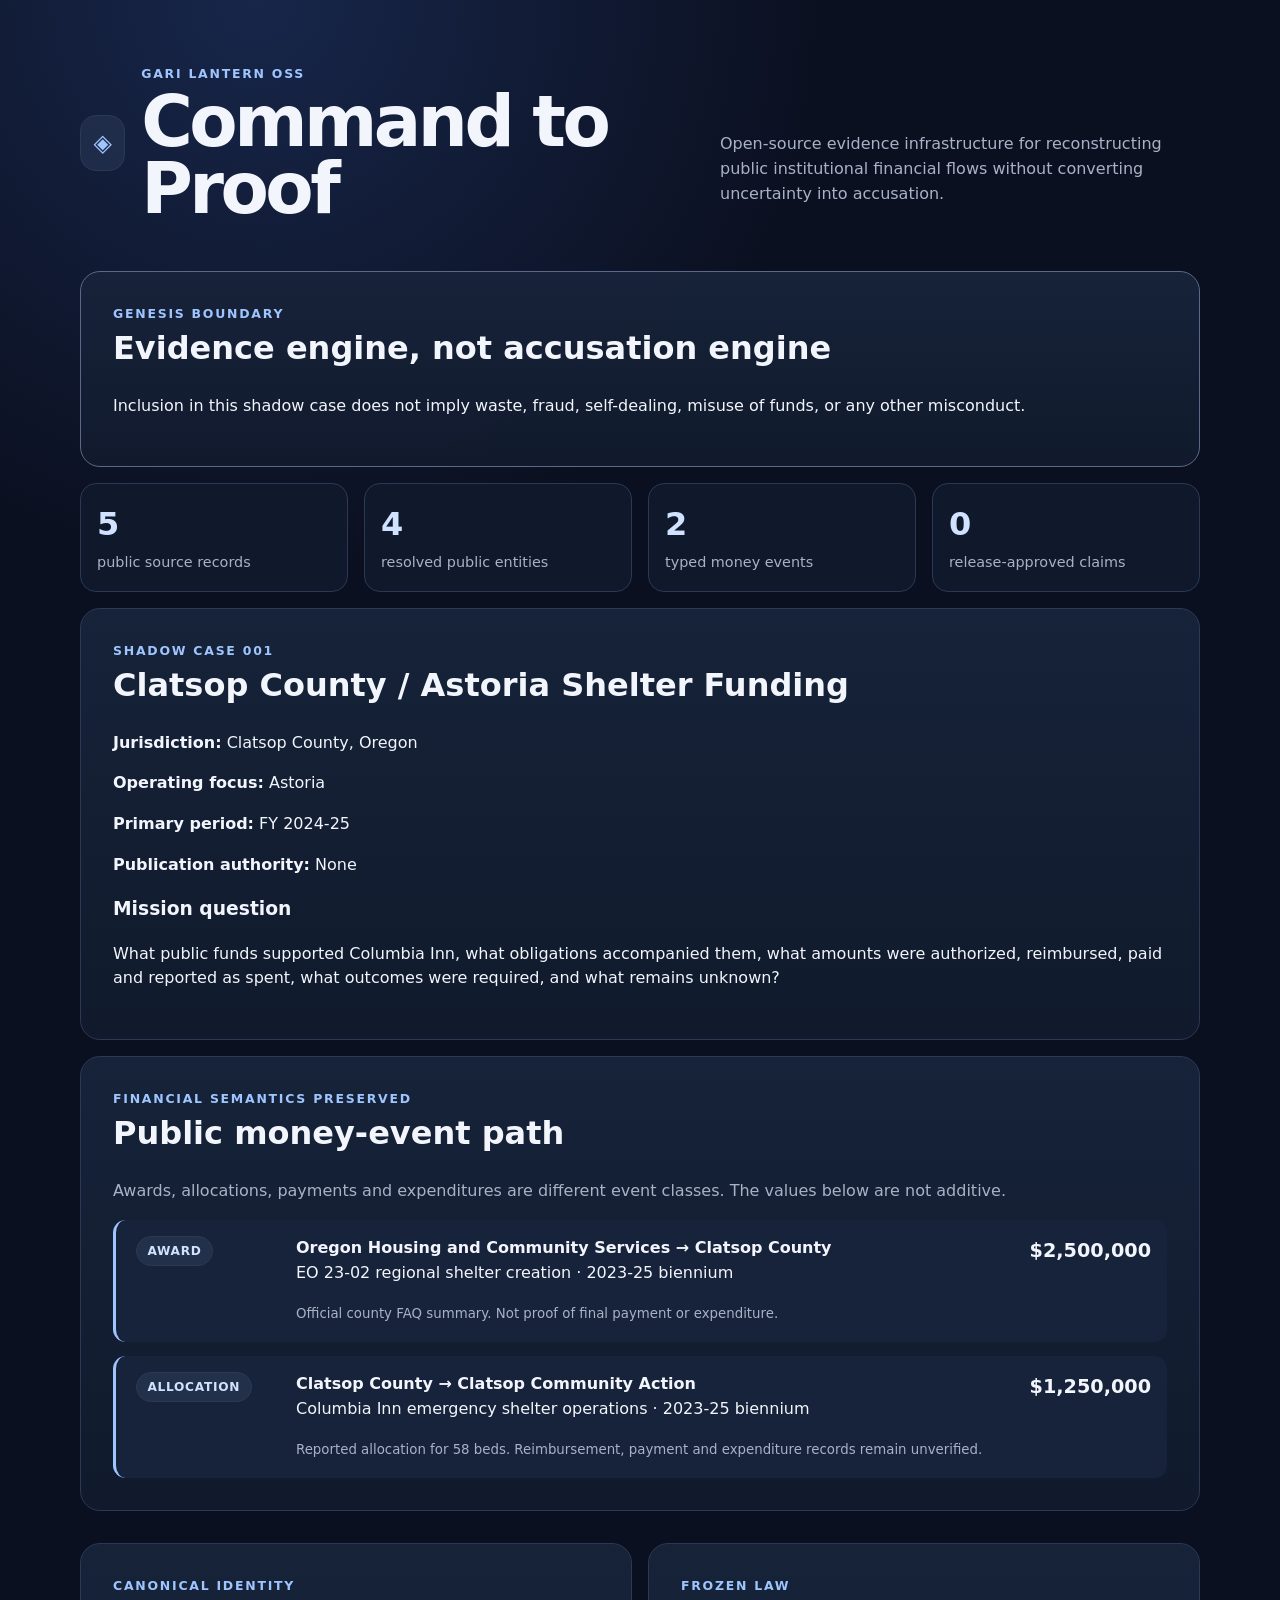
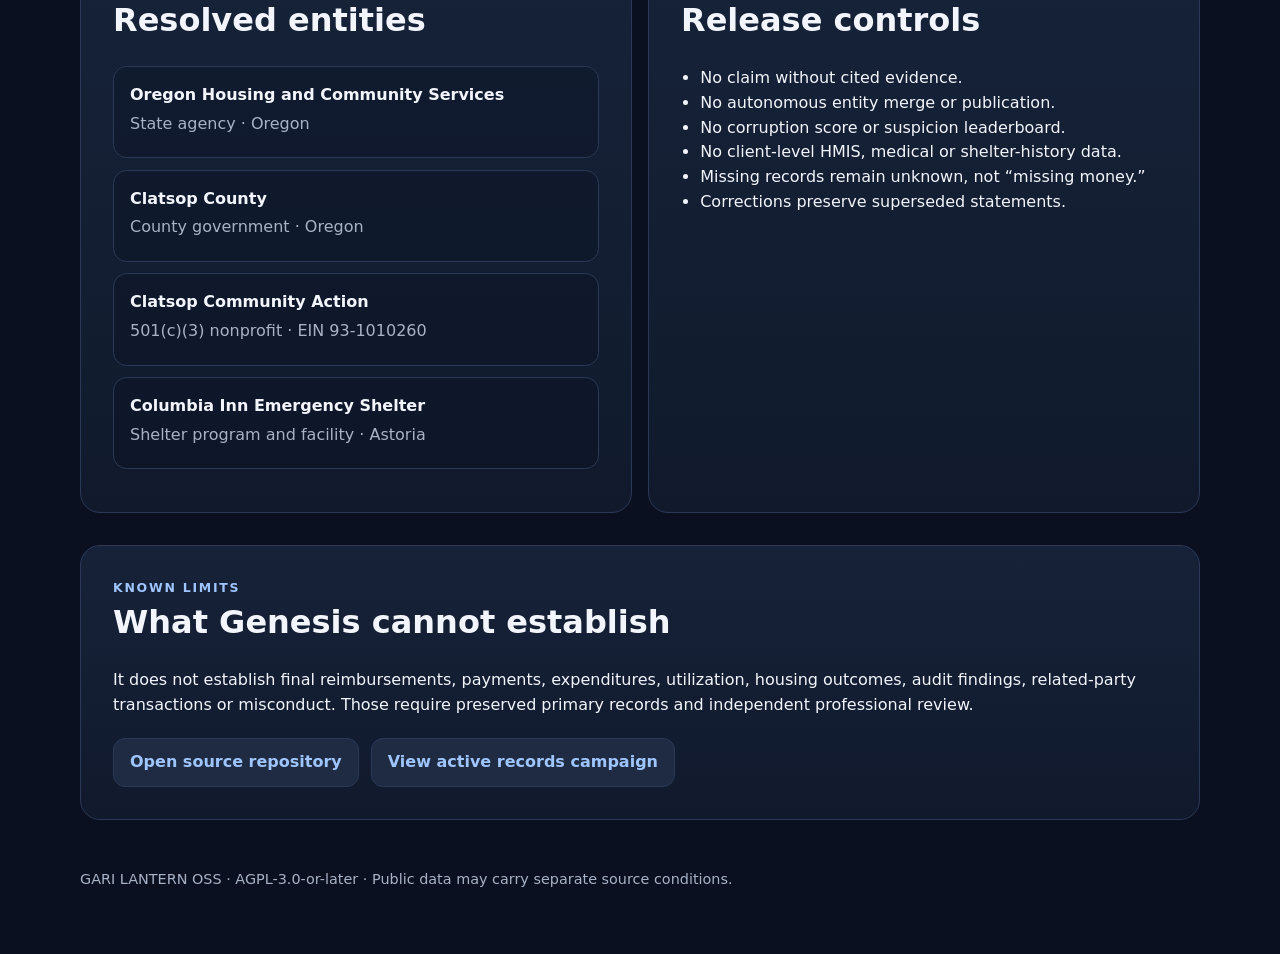
==== index.html @ 903edb97 "publish allowlisted GARI LANTERN landing page" ====
<!doctype html>
<html lang="en">
<head>
  <meta charset="utf-8">
  <meta name="viewport" content="width=device-width, initial-scale=1">
  <meta name="description" content="GARI LANTERN open-source evidence infrastructure for public institutional financial accountability.">
  <title>GARI LANTERN · Command to Proof</title>
  <style>
    :root{color-scheme:dark;--bg:#0b1020;--panel:#111a2d;--panel2:#17233a;--text:#f2f5fb;--muted:#a8b2c6;--line:#2b3956;--accent:#9fc5ff;--soft:#d0e2ff;--max:1120px}
    *{box-sizing:border-box}body{margin:0;background:radial-gradient(circle at 20% 0%,#17264a 0,var(--bg) 36rem);color:var(--text);font-family:Inter,ui-sans-serif,system-ui,-apple-system,BlinkMacSystemFont,"Segoe UI",sans-serif;line-height:1.55}a{color:var(--accent)}header,main,footer{width:min(calc(100% - 2rem),var(--max));margin:auto}header{padding:4rem 0 2rem;display:grid;grid-template-columns:1fr minmax(17rem,30rem);gap:2rem;align-items:end}.brand{display:flex;gap:1rem;align-items:center}.mark{display:grid;place-items:center;width:3.5rem;height:3.5rem;border:1px solid var(--line);border-radius:1rem;background:rgba(159,197,255,.08);color:var(--accent);font-size:1.5rem}.eyebrow{margin:0 0 .35rem;color:var(--accent);font-size:.78rem;font-weight:800;text-transform:uppercase;letter-spacing:.14em}h1,h2,h3,p{margin-top:0}h1{margin-bottom:0;font-size:clamp(2.2rem,7vw,4.4rem);line-height:.95;letter-spacing:-.05em}h2{font-size:clamp(1.35rem,3vw,2rem);line-height:1.2}.muted{color:var(--muted)}.panel,.notice{border:1px solid var(--line);background:linear-gradient(180deg,rgba(23,35,58,.96),rgba(17,26,45,.96));border-radius:1.25rem;padding:clamp(1.25rem,3vw,2rem);margin:1rem 0}.notice{border-color:#596987}.metrics{display:grid;grid-template-columns:repeat(4,1fr);gap:1rem;margin:1rem 0}.metrics article{border:1px solid var(--line);background:rgba(17,26,45,.9);border-radius:1rem;padding:1rem}.metrics strong{display:block;font-size:2rem;color:var(--soft)}.metrics span{color:var(--muted);font-size:.9rem}.grid{display:grid;grid-template-columns:1fr 1fr;gap:1rem}.flow{display:grid;gap:.85rem}.event{display:grid;grid-template-columns:9rem 1fr auto;gap:1rem;border-left:3px solid var(--accent);padding:1rem 1rem 1rem 1.25rem;background:var(--panel2);border-radius:.8rem}.badge{display:inline-flex;border:1px solid var(--line);border-radius:999px;padding:.3rem .65rem;font-size:.76rem;font-weight:800;text-transform:uppercase;letter-spacing:.06em;color:var(--soft);background:rgba(159,197,255,.08)}.amount{font-size:1.2rem;font-weight:850;white-space:nowrap}.record{border:1px solid var(--line);background:rgba(11,16,32,.35);border-radius:.85rem;padding:1rem;margin:.7rem 0}.record h3{font-size:1rem;margin-bottom:.25rem}.record p{margin-bottom:.3rem;color:var(--muted)}ul{padding-left:1.2rem}.actions{display:flex;gap:.75rem;flex-wrap:wrap;margin-top:1.25rem}.button{display:inline-flex;text-decoration:none;border:1px solid var(--line);border-radius:.75rem;padding:.7rem 1rem;font-weight:750;background:rgba(159,197,255,.09)}footer{padding:2rem 0 4rem;color:var(--muted);font-size:.9rem}@media(max-width:820px){header,.grid{grid-template-columns:1fr}.metrics{grid-template-columns:1fr 1fr}.event{grid-template-columns:1fr}}@media(max-width:520px){.metrics{grid-template-columns:1fr}}
  </style>
</head>
<body>
  <header>
    <div class="brand"><span class="mark" aria-hidden="true">◈</span><div><p class="eyebrow">GARI LANTERN OSS</p><h1>Command to Proof</h1></div></div>
    <p class="muted">Open-source evidence infrastructure for reconstructing public institutional financial flows without converting uncertainty into accusation.</p>
  </header>
  <main>
    <section class="notice">
      <p class="eyebrow">Genesis boundary</p>
      <h2>Evidence engine, not accusation engine</h2>
      <p>Inclusion in this shadow case does not imply waste, fraud, self-dealing, misuse of funds, or any other misconduct.</p>
    </section>

    <section class="metrics" aria-label="Case metrics">
      <article><strong>5</strong><span>public source records</span></article>
      <article><strong>4</strong><span>resolved public entities</span></article>
      <article><strong>2</strong><span>typed money events</span></article>
      <article><strong>0</strong><span>release-approved claims</span></article>
    </section>

    <section class="panel">
      <p class="eyebrow">Shadow Case 001</p>
      <h2>Clatsop County / Astoria Shelter Funding</h2>
      <p><strong>Jurisdiction:</strong> Clatsop County, Oregon</p>
      <p><strong>Operating focus:</strong> Astoria</p>
      <p><strong>Primary period:</strong> FY 2024-25</p>
      <p><strong>Publication authority:</strong> None</p>
      <h3>Mission question</h3>
      <p>What public funds supported Columbia Inn, what obligations accompanied them, what amounts were authorized, reimbursed, paid and reported as spent, what outcomes were required, and what remains unknown?</p>
    </section>

    <section class="panel">
      <p class="eyebrow">Financial semantics preserved</p>
      <h2>Public money-event path</h2>
      <p class="muted">Awards, allocations, payments and expenditures are different event classes. The values below are not additive.</p>
      <div class="flow">
        <article class="event"><div><span class="badge">Award</span></div><div><strong>Oregon Housing and Community Services → Clatsop County</strong><p>EO 23-02 regional shelter creation · 2023-25 biennium</p><small class="muted">Official county FAQ summary. Not proof of final payment or expenditure.</small></div><div class="amount">$2,500,000</div></article>
        <article class="event"><div><span class="badge">Allocation</span></div><div><strong>Clatsop County → Clatsop Community Action</strong><p>Columbia Inn emergency shelter operations · 2023-25 biennium</p><small class="muted">Reported allocation for 58 beds. Reimbursement, payment and expenditure records remain unverified.</small></div><div class="amount">$1,250,000</div></article>
      </div>
    </section>

    <section class="grid">
      <article class="panel"><p class="eyebrow">Canonical identity</p><h2>Resolved entities</h2>
        <div class="record"><h3>Oregon Housing and Community Services</h3><p>State agency · Oregon</p></div>
        <div class="record"><h3>Clatsop County</h3><p>County government · Oregon</p></div>
        <div class="record"><h3>Clatsop Community Action</h3><p>501(c)(3) nonprofit · EIN 93-1010260</p></div>
        <div class="record"><h3>Columbia Inn Emergency Shelter</h3><p>Shelter program and facility · Astoria</p></div>
      </article>
      <article class="panel"><p class="eyebrow">Frozen law</p><h2>Release controls</h2><ul>
        <li>No claim without cited evidence.</li><li>No autonomous entity merge or publication.</li><li>No corruption score or suspicion leaderboard.</li><li>No client-level HMIS, medical or shelter-history data.</li><li>Missing records remain unknown, not “missing money.”</li><li>Corrections preserve superseded statements.</li>
      </ul></article>
    </section>

    <section class="panel">
      <p class="eyebrow">Known limits</p><h2>What Genesis cannot establish</h2>
      <p>It does not establish final reimbursements, payments, expenditures, utilization, housing outcomes, audit findings, related-party transactions or misconduct. Those require preserved primary records and independent professional review.</p>
      <div class="actions"><a class="button" href="https://github.com/Atlas-Ascend/GARI-">Open source repository</a><a class="button" href="https://github.com/Atlas-Ascend/GARI-/issues/2">View active records campaign</a></div>
    </section>
  </main>
  <footer>GARI LANTERN OSS · AGPL-3.0-or-later · Public data may carry separate source conditions.</footer>
</body>
</html>
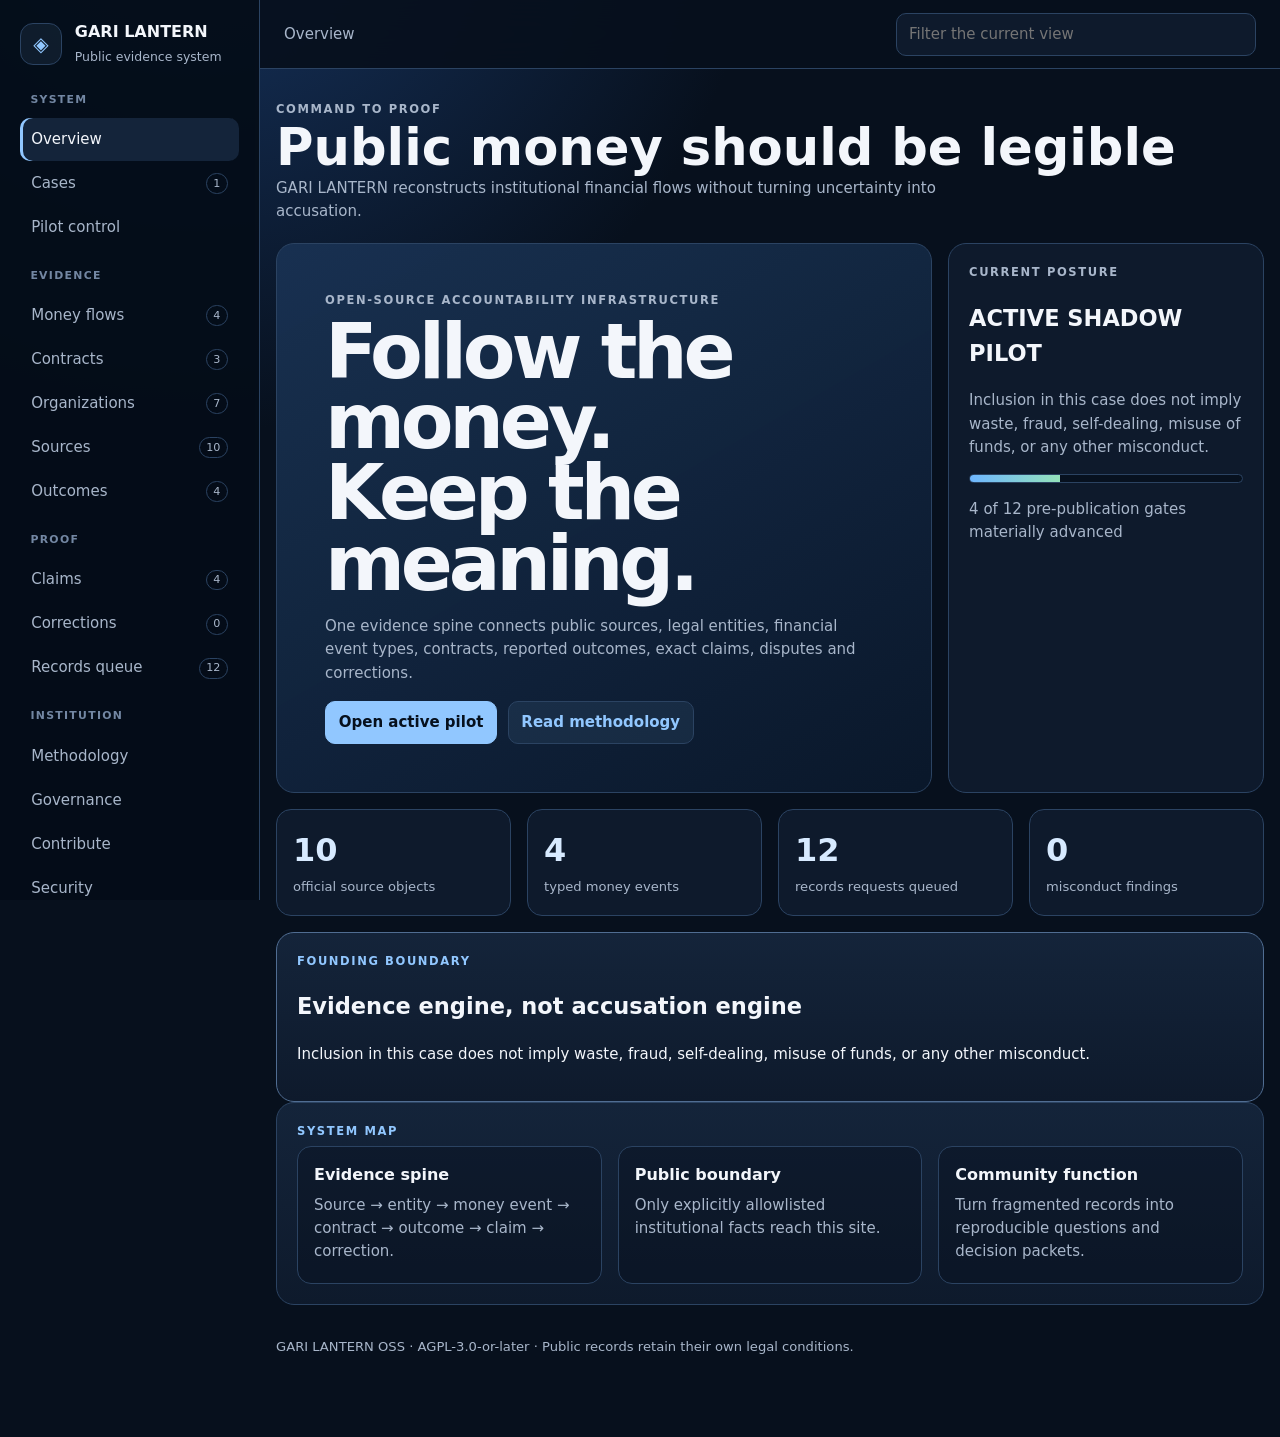
==== commit 8699d42f: "Publish full LANTERN system and active Clatsop pilot" ====
--- a/index.html
+++ b/index.html
@@ -1,73 +1,97 @@
 <!doctype html>
 <html lang="en">
 <head>
-  <meta charset="utf-8">
-  <meta name="viewport" content="width=device-width, initial-scale=1">
-  <meta name="description" content="GARI LANTERN open-source evidence infrastructure for public institutional financial accountability.">
-  <title>GARI LANTERN · Command to Proof</title>
-  <style>
-    :root{color-scheme:dark;--bg:#0b1020;--panel:#111a2d;--panel2:#17233a;--text:#f2f5fb;--muted:#a8b2c6;--line:#2b3956;--accent:#9fc5ff;--soft:#d0e2ff;--max:1120px}
-    *{box-sizing:border-box}body{margin:0;background:radial-gradient(circle at 20% 0%,#17264a 0,var(--bg) 36rem);color:var(--text);font-family:Inter,ui-sans-serif,system-ui,-apple-system,BlinkMacSystemFont,"Segoe UI",sans-serif;line-height:1.55}a{color:var(--accent)}header,main,footer{width:min(calc(100% - 2rem),var(--max));margin:auto}header{padding:4rem 0 2rem;display:grid;grid-template-columns:1fr minmax(17rem,30rem);gap:2rem;align-items:end}.brand{display:flex;gap:1rem;align-items:center}.mark{display:grid;place-items:center;width:3.5rem;height:3.5rem;border:1px solid var(--line);border-radius:1rem;background:rgba(159,197,255,.08);color:var(--accent);font-size:1.5rem}.eyebrow{margin:0 0 .35rem;color:var(--accent);font-size:.78rem;font-weight:800;text-transform:uppercase;letter-spacing:.14em}h1,h2,h3,p{margin-top:0}h1{margin-bottom:0;font-size:clamp(2.2rem,7vw,4.4rem);line-height:.95;letter-spacing:-.05em}h2{font-size:clamp(1.35rem,3vw,2rem);line-height:1.2}.muted{color:var(--muted)}.panel,.notice{border:1px solid var(--line);background:linear-gradient(180deg,rgba(23,35,58,.96),rgba(17,26,45,.96));border-radius:1.25rem;padding:clamp(1.25rem,3vw,2rem);margin:1rem 0}.notice{border-color:#596987}.metrics{display:grid;grid-template-columns:repeat(4,1fr);gap:1rem;margin:1rem 0}.metrics article{border:1px solid var(--line);background:rgba(17,26,45,.9);border-radius:1rem;padding:1rem}.metrics strong{display:block;font-size:2rem;color:var(--soft)}.metrics span{color:var(--muted);font-size:.9rem}.grid{display:grid;grid-template-columns:1fr 1fr;gap:1rem}.flow{display:grid;gap:.85rem}.event{display:grid;grid-template-columns:9rem 1fr auto;gap:1rem;border-left:3px solid var(--accent);padding:1rem 1rem 1rem 1.25rem;background:var(--panel2);border-radius:.8rem}.badge{display:inline-flex;border:1px solid var(--line);border-radius:999px;padding:.3rem .65rem;font-size:.76rem;font-weight:800;text-transform:uppercase;letter-spacing:.06em;color:var(--soft);background:rgba(159,197,255,.08)}.amount{font-size:1.2rem;font-weight:850;white-space:nowrap}.record{border:1px solid var(--line);background:rgba(11,16,32,.35);border-radius:.85rem;padding:1rem;margin:.7rem 0}.record h3{font-size:1rem;margin-bottom:.25rem}.record p{margin-bottom:.3rem;color:var(--muted)}ul{padding-left:1.2rem}.actions{display:flex;gap:.75rem;flex-wrap:wrap;margin-top:1.25rem}.button{display:inline-flex;text-decoration:none;border:1px solid var(--line);border-radius:.75rem;padding:.7rem 1rem;font-weight:750;background:rgba(159,197,255,.09)}footer{padding:2rem 0 4rem;color:var(--muted);font-size:.9rem}@media(max-width:820px){header,.grid{grid-template-columns:1fr}.metrics{grid-template-columns:1fr 1fr}.event{grid-template-columns:1fr}}@media(max-width:520px){.metrics{grid-template-columns:1fr}}
-  </style>
+<meta charset="utf-8">
+<meta name="viewport" content="width=device-width,initial-scale=1">
+<meta name="description" content="GARI LANTERN open-source command-to-proof infrastructure for public financial accountability.">
+<title>GARI LANTERN · Public Evidence System</title>
+<style>
+:root{color-scheme:dark;--bg:#07101d;--panel:#0e1a2c;--panel2:#14243a;--panel3:#192c46;--text:#f3f6fb;--muted:#a8b6ca;--line:#2b4362;--accent:#91c7ff;--accent2:#d7eaff;--good:#8ee2b2;--warn:#f1d184;--bad:#ffaeae;--max:1440px;--nav:260px;--r:18px}*{box-sizing:border-box}html{scroll-behavior:smooth}body{margin:0;background:radial-gradient(circle at 15% -10%,#183765 0,var(--bg) 36rem);color:var(--text);font:15px/1.55 Inter,ui-sans-serif,system-ui,-apple-system,BlinkMacSystemFont,"Segoe UI",sans-serif}a{color:var(--accent)}button,input{font:inherit}.skip{position:absolute;left:-9999px}.skip:focus{left:1rem;top:1rem;background:white;color:#000;padding:.75rem;z-index:99}.app{min-height:100vh;display:grid;grid-template-columns:var(--nav) 1fr}.sidebar{position:sticky;top:0;height:100vh;padding:1.25rem;border-right:1px solid var(--line);background:rgba(5,13,25,.95);overflow:auto}.brand{display:flex;gap:.8rem;align-items:center;margin-bottom:1.5rem}.mark{width:42px;height:42px;display:grid;place-items:center;border:1px solid var(--line);border-radius:13px;background:rgba(145,199,255,.08);color:var(--accent);font-size:1.25rem}.brand strong{display:block;font-size:1rem}.brand small{color:var(--muted)}.navgroup{margin:1.2rem 0}.navlabel{display:block;color:#7387a3;text-transform:uppercase;letter-spacing:.12em;font-weight:800;font-size:.68rem;margin:.6rem .65rem}.nav a{display:flex;align-items:center;justify-content:space-between;gap:.5rem;text-decoration:none;color:var(--muted);padding:.6rem .7rem;border-radius:10px;margin:.1rem 0}.nav a:hover,.nav a.active{background:var(--panel2);color:var(--text)}.nav a.active{box-shadow:inset 3px 0 var(--accent)}.nav .count{font-size:.7rem;border:1px solid var(--line);border-radius:999px;padding:.05rem .4rem}.side-status{margin-top:1.4rem;border:1px solid var(--line);border-radius:14px;padding:.8rem;background:var(--panel)}.side-status p{margin:.35rem 0;color:var(--muted);font-size:.8rem}.main{min-width:0}.topbar{position:sticky;top:0;z-index:20;display:flex;align-items:center;justify-content:space-between;gap:1rem;padding:.8rem 1.5rem;border-bottom:1px solid var(--line);background:rgba(7,16,29,.92);backdrop-filter:blur(18px)}.topbar .crumb{color:var(--muted)}.search{width:min(360px,45vw);border:1px solid var(--line);border-radius:10px;background:var(--panel);color:var(--text);padding:.55rem .75rem}.content{width:min(calc(100% - 2rem),var(--max));margin:auto;padding:2rem 0 5rem}.hero{display:grid;grid-template-columns:minmax(0,1.35fr) minmax(280px,.65fr);gap:1rem;align-items:stretch}.hero-main{padding:clamp(1.5rem,4vw,3rem);border:1px solid var(--line);border-radius:var(--r);background:linear-gradient(150deg,rgba(25,49,82,.96),rgba(10,24,42,.98))}.hero h1{font-size:clamp(2.3rem,6vw,5.6rem);line-height:.92;letter-spacing:-.055em;margin:.4rem 0 1rem}.hero p{max-width:68ch;color:var(--muted)}.hero-side{border:1px solid var(--line);border-radius:var(--r);background:var(--panel);padding:1.25rem}.eyebrow{margin:0 0 .35rem;color:var(--accent);font-size:.72rem;font-weight:850;text-transform:uppercase;letter-spacing:.14em}.page-head{display:flex;justify-content:space-between;gap:1rem;align-items:flex-end;margin-bottom:1.25rem}.page-head h1{font-size:clamp(2rem,4vw,3.6rem);line-height:1;margin:.2rem 0}.page-head p{color:var(--muted);max-width:72ch;margin:0}.notice,.panel{border:1px solid var(--line);border-radius:var(--r);background:linear-gradient(180deg,var(--panel2),var(--panel));padding:1.25rem}.notice{border-color:#506d92}.notice.warn{border-color:#8a713d}.notice.good{border-color:#3d7b5a}.grid{display:grid;gap:1rem}.g2{grid-template-columns:repeat(2,minmax(0,1fr))}.g3{grid-template-columns:repeat(3,minmax(0,1fr))}.g4{grid-template-columns:repeat(4,minmax(0,1fr))}.metrics{display:grid;grid-template-columns:repeat(4,minmax(0,1fr));gap:1rem;margin:1rem 0}.metric{border:1px solid var(--line);border-radius:15px;background:var(--panel);padding:1rem}.metric strong{display:block;font-size:2rem;color:var(--accent2)}.metric span{color:var(--muted);font-size:.82rem}.stack{display:grid;gap:.75rem}.card{border:1px solid var(--line);border-radius:14px;background:rgba(6,15,28,.38);padding:1rem}.card h3{margin:0 0 .35rem;font-size:1rem}.card p{margin:.2rem 0;color:var(--muted)}.card small{color:#8295af}.badge{display:inline-flex;align-items:center;border:1px solid var(--line);border-radius:999px;padding:.22rem .55rem;font-size:.68rem;font-weight:850;text-transform:uppercase;letter-spacing:.06em;background:rgba(145,199,255,.07);color:var(--accent2)}.badge.good{color:var(--good);border-color:#3d7658}.badge.warn{color:var(--warn);border-color:#806a38}.badge.bad{color:var(--bad);border-color:#854c4c}.row{display:flex;align-items:center;justify-content:space-between;gap:.75rem}.flow{position:relative;display:grid;gap:.85rem}.event{display:grid;grid-template-columns:130px 1fr auto;gap:1rem;align-items:start;border-left:3px solid var(--accent);border-radius:12px;background:var(--panel3);padding:1rem}.event .amount{font-size:1.15rem;font-weight:850;white-space:nowrap}.event p{margin:.2rem 0}.table-wrap{overflow:auto;border:1px solid var(--line);border-radius:14px}table{width:100%;border-collapse:collapse;min-width:760px;background:var(--panel)}th,td{text-align:left;padding:.75rem;border-bottom:1px solid var(--line);vertical-align:top}th{position:sticky;top:0;background:#152640;color:var(--accent2);font-size:.75rem;text-transform:uppercase;letter-spacing:.06em}td{color:var(--muted)}td strong{color:var(--text)}tr:last-child td{border-bottom:0}.progress{height:9px;border-radius:99px;background:#07111f;overflow:hidden;border:1px solid var(--line)}.progress span{display:block;height:100%;background:linear-gradient(90deg,#6eb6ff,#94e2ba)}.timeline{display:grid;gap:.5rem}.timeline .step{display:grid;grid-template-columns:110px 1fr;gap:1rem;padding:.7rem 0;border-bottom:1px solid var(--line)}.timeline .step:last-child{border-bottom:0}.code{font:12px/1.55 ui-monospace,SFMono-Regular,Menlo,monospace;background:#06101d;border:1px solid var(--line);border-radius:12px;padding:1rem;overflow:auto;color:#c8dcf7}.button{display:inline-flex;align-items:center;gap:.4rem;text-decoration:none;border:1px solid var(--line);border-radius:10px;padding:.55rem .8rem;background:rgba(145,199,255,.08);font-weight:750}.button.primary{background:var(--accent);color:#06101d;border-color:var(--accent)}.actions{display:flex;gap:.65rem;flex-wrap:wrap;margin-top:1rem}.kicker{font-size:1.1rem;color:var(--accent2);font-weight:750}.muted{color:var(--muted)}.empty{padding:2rem;text-align:center;color:var(--muted);border:1px dashed var(--line);border-radius:14px}.footer{color:var(--muted);padding:2rem 0 0;font-size:.82rem}.mobile-menu{display:none}.page{animation:fade .2s ease}@keyframes fade{from{opacity:.2;transform:translateY(5px)}to{opacity:1;transform:none}}@media(max-width:1050px){.app{grid-template-columns:1fr}.sidebar{position:fixed;left:-280px;z-index:50;width:260px;transition:.2s}.sidebar.open{left:0;box-shadow:0 0 0 999px rgba(0,0,0,.55)}.mobile-menu{display:inline-flex}.hero,.g3,.g4{grid-template-columns:1fr 1fr}.content{padding-top:1.25rem}}@media(max-width:720px){.hero,.g2,.g3,.g4,.metrics{grid-template-columns:1fr}.event{grid-template-columns:1fr}.event .amount{white-space:normal}.topbar{padding:.7rem 1rem}.search{width:50vw}.page-head{align-items:flex-start;flex-direction:column}.timeline .step{grid-template-columns:1fr}.content{width:min(calc(100% - 1rem),var(--max))}}
+</style>
 </head>
 <body>
-  <header>
-    <div class="brand"><span class="mark" aria-hidden="true">◈</span><div><p class="eyebrow">GARI LANTERN OSS</p><h1>Command to Proof</h1></div></div>
-    <p class="muted">Open-source evidence infrastructure for reconstructing public institutional financial flows without converting uncertainty into accusation.</p>
-  </header>
-  <main>
-    <section class="notice">
-      <p class="eyebrow">Genesis boundary</p>
-      <h2>Evidence engine, not accusation engine</h2>
-      <p>Inclusion in this shadow case does not imply waste, fraud, self-dealing, misuse of funds, or any other misconduct.</p>
-    </section>
-
-    <section class="metrics" aria-label="Case metrics">
-      <article><strong>5</strong><span>public source records</span></article>
-      <article><strong>4</strong><span>resolved public entities</span></article>
-      <article><strong>2</strong><span>typed money events</span></article>
-      <article><strong>0</strong><span>release-approved claims</span></article>
-    </section>
-
-    <section class="panel">
-      <p class="eyebrow">Shadow Case 001</p>
-      <h2>Clatsop County / Astoria Shelter Funding</h2>
-      <p><strong>Jurisdiction:</strong> Clatsop County, Oregon</p>
-      <p><strong>Operating focus:</strong> Astoria</p>
-      <p><strong>Primary period:</strong> FY 2024-25</p>
-      <p><strong>Publication authority:</strong> None</p>
-      <h3>Mission question</h3>
-      <p>What public funds supported Columbia Inn, what obligations accompanied them, what amounts were authorized, reimbursed, paid and reported as spent, what outcomes were required, and what remains unknown?</p>
-    </section>
-
-    <section class="panel">
-      <p class="eyebrow">Financial semantics preserved</p>
-      <h2>Public money-event path</h2>
-      <p class="muted">Awards, allocations, payments and expenditures are different event classes. The values below are not additive.</p>
-      <div class="flow">
-        <article class="event"><div><span class="badge">Award</span></div><div><strong>Oregon Housing and Community Services → Clatsop County</strong><p>EO 23-02 regional shelter creation · 2023-25 biennium</p><small class="muted">Official county FAQ summary. Not proof of final payment or expenditure.</small></div><div class="amount">$2,500,000</div></article>
-        <article class="event"><div><span class="badge">Allocation</span></div><div><strong>Clatsop County → Clatsop Community Action</strong><p>Columbia Inn emergency shelter operations · 2023-25 biennium</p><small class="muted">Reported allocation for 58 beds. Reimbursement, payment and expenditure records remain unverified.</small></div><div class="amount">$1,250,000</div></article>
-      </div>
-    </section>
-
-    <section class="grid">
-      <article class="panel"><p class="eyebrow">Canonical identity</p><h2>Resolved entities</h2>
-        <div class="record"><h3>Oregon Housing and Community Services</h3><p>State agency · Oregon</p></div>
-        <div class="record"><h3>Clatsop County</h3><p>County government · Oregon</p></div>
-        <div class="record"><h3>Clatsop Community Action</h3><p>501(c)(3) nonprofit · EIN 93-1010260</p></div>
-        <div class="record"><h3>Columbia Inn Emergency Shelter</h3><p>Shelter program and facility · Astoria</p></div>
-      </article>
-      <article class="panel"><p class="eyebrow">Frozen law</p><h2>Release controls</h2><ul>
-        <li>No claim without cited evidence.</li><li>No autonomous entity merge or publication.</li><li>No corruption score or suspicion leaderboard.</li><li>No client-level HMIS, medical or shelter-history data.</li><li>Missing records remain unknown, not “missing money.”</li><li>Corrections preserve superseded statements.</li>
-      </ul></article>
-    </section>
-
-    <section class="panel">
-      <p class="eyebrow">Known limits</p><h2>What Genesis cannot establish</h2>
-      <p>It does not establish final reimbursements, payments, expenditures, utilization, housing outcomes, audit findings, related-party transactions or misconduct. Those require preserved primary records and independent professional review.</p>
-      <div class="actions"><a class="button" href="https://github.com/Atlas-Ascend/GARI-">Open source repository</a><a class="button" href="https://github.com/Atlas-Ascend/GARI-/issues/2">View active records campaign</a></div>
-    </section>
-  </main>
-  <footer>GARI LANTERN OSS · AGPL-3.0-or-later · Public data may carry separate source conditions.</footer>
+<a class="skip" href="#view">Skip to content</a>
+<div class="app">
+<aside class="sidebar" id="sidebar">
+  <div class="brand"><span class="mark">◈</span><div><strong>GARI LANTERN</strong><small>Public evidence system</small></div></div>
+  <nav class="nav" id="nav">
+    <div class="navgroup"><span class="navlabel">System</span>
+      <a href="#home" data-route="home">Overview</a><a href="#cases" data-route="cases">Cases <span class="count">1</span></a><a href="#pilot" data-route="pilot">Pilot control</a>
+    </div>
+    <div class="navgroup"><span class="navlabel">Evidence</span>
+      <a href="#money" data-route="money">Money flows <span class="count">4</span></a><a href="#contracts" data-route="contracts">Contracts <span class="count">3</span></a><a href="#organizations" data-route="organizations">Organizations <span class="count">7</span></a><a href="#sources" data-route="sources">Sources <span class="count">10</span></a><a href="#outcomes" data-route="outcomes">Outcomes <span class="count">4</span></a>
+    </div>
+    <div class="navgroup"><span class="navlabel">Proof</span>
+      <a href="#claims" data-route="claims">Claims <span class="count">4</span></a><a href="#corrections" data-route="corrections">Corrections <span class="count">0</span></a><a href="#requests" data-route="requests">Records queue <span class="count">12</span></a>
+    </div>
+    <div class="navgroup"><span class="navlabel">Institution</span>
+      <a href="#methodology" data-route="methodology">Methodology</a><a href="#governance" data-route="governance">Governance</a><a href="#contribute" data-route="contribute">Contribute</a><a href="#security" data-route="security">Security</a><a href="#limitations" data-route="limitations">Limitations</a>
+    </div>
+  </nav>
+  <div class="side-status"><span class="badge good">Pilot active</span><p>LSC-OR-CLATSOP-001</p><p>Publication authority: none</p><p>Misconduct findings: 0</p></div>
+</aside>
+<section class="main">
+<header class="topbar"><div><button class="button mobile-menu" id="menu">Menu</button> <span class="crumb" id="crumb">Overview</span></div><input class="search" id="search" placeholder="Filter the current view" aria-label="Filter current view"></header>
+<main class="content" id="view"></main>
+</section>
+</div>
+<script>
+const D={
+case:{id:'LSC-OR-CLATSOP-001',title:'Clatsop County / Astoria Shelter Funding Pilot',jurisdiction:'Clatsop County, Oregon',focus:'Astoria',period:'FY 2024-25',status:'ACTIVE SHADOW PILOT',authority:'none',question:'What public funds supported Columbia Inn, what obligations accompanied them, what amounts were authorized, reimbursed, paid and reported as spent, what outcomes were required, and what remains unknown?',notice:'Inclusion in this case does not imply waste, fraud, self-dealing, misuse of funds, or any other misconduct.'},
+organizations:[
+['GOV-OR-OHCS','Oregon Housing and Community Services','State agency','Primary state funding and program authority','confirmed'],['GOV-OR-CLATSOP','Clatsop County','County government','Regional coordinator and pass-through grantee','confirmed'],['CITY-OR-ASTORIA','City of Astoria','Municipal government','Operating geography and potential local funding source','confirmed'],['ORG-CCA-931010260','Clatsop Community Action','501(c)(3) nonprofit','Operator associated with Columbia Inn; EIN 93-1010260','confirmed'],['PRG-COLUMBIA-INN','Columbia Inn Emergency Shelter','Shelter program and facility','County-owned facility operated by CCA','confirmed'],['COC-OR-505','Oregon Balance of State CoC','Continuum of Care','Federal planning and reporting context; not provider-level','confirmed'],['MAC-CLATSOP','Clatsop County Homelessness MAC','Coordinating group','Interagency planning and outcome coordination','confirmed']],
+sources:[
+['SRC-MAC','Homelessness MAC Group in Clatsop County','Clatsop County','Official evolving program page','https://www.clatsopcounty.gov/257/Homelessness-MAC-Group-in-Clatsop-County','Located','Confirms coordinator role, members, plan documents and current regional goals.'],['SRC-MASTER','BOS Master Grant Agreements / Clatsop Regional Plan','Clatsop County','Official plan PDF','https://www.clatsopcounty.gov/DocumentCenter/View/1198/Bos-Master-Grant-Agreements','Located','Sets regional goals of 80 beds and 33 people rehoused by June 30, 2025; lists quarterly milestones.'],['SRC-IGA-8078','Balance of State IGA, Agreement 8078','OHCS and Clatsop County','Executed state-to-county grant PDF','https://www.clatsopcounty.gov/DocumentCenter/View/1204/Balance-of-the-State-Iga-State-of-Emergency-Due-to-Homelessness','Located','Not-to-exceed $3,836,732.32; cost-reimbursement structure and monthly/quarterly reporting.'],['SRC-CCA-BOS','CCA Subrecipient Agreement BOS','Clatsop County','Primary agreement packet','https://www.clatsopcounty.gov/DocumentCenter/View/3069/CLATSOP-COUNTY','Partial','Complete executed pages, exhibits, amendments and closeout remain preservation targets.'],['SRC-CCA-AMEND','CCA BOS Amendment 1','Clatsop County','Official amendment PDF','https://www.clatsopcounty.gov/DocumentCenter/View/1228/Clatsop-Community-Action-Subrecipient-Agreement-Bos-Amend','Located','One-page amendment located; relationship to the full executed packet requires reconciliation.'],['SRC-ORI-IGA','Oregon Rehousing Initiative IGA','OHCS and Clatsop County','Official agreement PDF','https://www.clatsopcounty.gov/DocumentCenter/View/1237/Oregon-Rehousing-Initiative-Ori-Eo-24-02-Intergovernmental-Agreement','Located','Separate rehousing funding stream and later performance period.'],['SRC-ORI-CCA','Signed ORI Agreement CCA','Clatsop County / CCA','Official agreement PDF','https://www.clatsopcounty.gov/DocumentCenter/View/1243/Signed-Ori-Agreement-Cca','Located','Reports a $998,974.21 not-to-exceed reimbursement structure; party and flow classification still under review.'],['SRC-FAQ','Regional Shelter Program FAQ','Clatsop County','Official FAQ PDF','https://www.clatsopcounty.gov/DocumentCenter/View/4220/1--FAQ---Regional-Shelter-Program','Located','Version-sensitive summary of awards, provider allocations, bed counts and later operating changes.'],['SRC-GRANT-9314','Statewide Shelter Program Grant 9314','OHCS and Clatsop County','Executed current grant PDF','https://www.clatsopcounty.gov/DocumentCenter/View/4251/3--Fully-Executed---OHCS-number-9314','Located','$1,826,531 for March 11, 2026 through June 30, 2027; monitoring, allocation and cost limits.'],['SRC-COLUMBIA','Columbia Inn Emergency Shelter','Clatsop County','Official project page','https://www.clatsopcounty.gov/county/page/columbia-inn-emergency-shelter','Located','Confirms county facility, CCA operation and capital/operations funding distinction.']],
+flows:[
+{type:'grant ceiling',from:'Oregon Housing and Community Services',to:'Clatsop County',amount:3836732.32,period:'2023-07-01 → 2025-06-30',flow:'FLOW-BOS-8078',status:'primary instrument',note:'Agreement 8078 reimburses actual authorized expenses up to this ceiling. It is not proof of payment or expenditure.',src:'SRC-IGA-8078'},
+{type:'allocation summary',from:'Clatsop County',to:'Clatsop Community Action / Columbia Inn',amount:1250000,period:'2023-25 biennium',flow:'FLOW-EO23-02-CCA',status:'summary verified',note:'County FAQ describes $625,000 per year for 58 beds. Reimbursement, payment and expense records remain unverified.',src:'SRC-FAQ + SRC-CCA-BOS'},
+{type:'ORI agreement ceiling',from:'Public funding stream',to:'CCA-related agreement',amount:998974.21,period:'2024-04-17 → 2027-06-30',flow:'FLOW-ORI-8251',status:'classification review',note:'Official agreement amount located. Exact party chain and overlap with other flows must be resolved before aggregation.',src:'SRC-ORI-CCA'},
+{type:'current grant authorization',from:'Oregon Housing and Community Services',to:'Clatsop County',amount:1826531,period:'2026-03-11 → 2027-06-30',flow:'FLOW-SSP-9314',status:'current context',note:'Separate later-period shelter grant. At least 50% must support shelter; administrative costs are capped at 15%.',src:'SRC-GRANT-9314'}],
+contracts:[
+{id:'CTR-BOS-8078',parties:'OHCS → Clatsop County',period:'Jul 2023 – Jun 2025',max:'$3,836,732.32',basis:'Reimbursement of actual authorized expenses',terms:['At least quarterly reimbursement requests','Monthly HMIS aggregate confirmation','Monthly housing inventory updates for new beds','Final fiscal-year request within 60 days'],status:'primary located'},
+{id:'CTR-CCA-BOS',parties:'Clatsop County → Clatsop Community Action',period:'Through Jun 2025',max:'$1,250,000 reported summary',basis:'Columbia Inn operations / 58-bed milestone',terms:['58 shelter beds in regional plan','Approximately five rehousings in early quarterly milestones','MAC performance review','Full executed packet and payment schedules still required'],status:'partial preservation'},
+{id:'CTR-SSP-9314',parties:'OHCS → Clatsop County',period:'Mar 2026 – Jun 2027',max:'$1,826,531',basis:'Cost-incurred Statewide Shelter Program grant',terms:['County must use written subgrantee agreements','County must monitor each subgrantee at least once per performance period','Administrative costs capped at 15%','At least 50% of funds must be spent on shelter','Performance measures include bed capacity and exits'],status:'current context'}],
+outcomes:[
+{id:'OUT-BEDS-80',metric:'Emergency shelter capacity target',value:'80 beds',period:'By Jun 30, 2025',basis:'Regional planning goal',attribution:'Regional, not provider causation',status:'target; result not verified'},
+{id:'OUT-REHOUSE-33',metric:'Rapid rehousing target',value:'33 people',period:'By Jun 30, 2025',basis:'BOS master plan',attribution:'Regional planning target',status:'target; result not verified'},
+{id:'OUT-REHOUSE-42',metric:'Rehousing target shown on current county page',value:'42 households',period:'Current page',basis:'Later public presentation',attribution:'Version conflict with earlier 33-person goal',status:'definition/version reconciliation required'},
+{id:'OUT-COLUMBIA-58',metric:'Columbia shelter capacity milestone',value:'58 beds',period:'Quarterly plan milestones',basis:'Program output target',attribution:'Program-level capacity, not occupancy or outcome',status:'availability/utilization records pending'}],
+claims:[
+{id:'CLM-001',text:'Clatsop County serves as the regional coordinator for the shelter funding system described in official county materials.',class:'source fact',status:'blocked',why:'Independent factual, privacy and substantive reviews not completed.'},
+{id:'CLM-002',text:'Agreement 8078 establishes a cost-reimbursement grant ceiling of $3,836,732.32 for the 2023-25 performance period.',class:'source fact',status:'blocked',why:'Primary instrument located; preservation and independent checking remain open.'},
+{id:'CLM-003',text:'County materials report a $1.25 million Columbia Inn allocation associated with 58 shelter beds.',class:'source fact',status:'blocked',why:'Allocation is not payment or expenditure; full subrecipient packet and ledger are pending.'},
+{id:'CLM-004',text:'No finding of waste, fraud, self-dealing, misuse of funds or other misconduct is supported at this stage.',class:'methodology',status:'blocked',why:'The public pilot contains funding and obligation evidence, not completed financial reconstruction.'}],
+requests:[
+['REQ-001','Complete executed CCA BOS agreement, exhibits and amendments','Clatsop County','critical','draft ready'],['REQ-002','Reimbursement requests, approvals and county payment ledger','Clatsop County','critical','draft ready'],['REQ-003','Columbia Inn aggregate expenditure reports and final fiscal report','County / CCA','critical','draft ready'],['REQ-004','Monitoring, site review, findings and corrective actions','County / OHCS','high','draft ready'],['REQ-005','Monthly aggregate bed capacity, availability and occupancy','County / CCA','high','draft ready'],['REQ-006','Housing-exit reports and metric definitions','County / CCA','critical','draft ready'],['REQ-007','OHCS allocation methodology approvals and changes','County / OHCS','high','draft ready'],['REQ-008','Official CCA Form 990 and all schedules for FY ending 2025','IRS / CCA','critical','research'],['REQ-009','CCA audited statements and Single Audit, if applicable','CCA / FAC','high','research'],['REQ-010','Columbia Inn acquisition, capital and operating-cost separation','County','high','draft ready'],['REQ-011','Underlying dashboard layers, dictionary and revision history','County','critical','draft ready'],['REQ-012','Astoria shelter grants, contracts, payments and IGAs','City of Astoria','high','draft ready']],
+gates:[
+['Mission neutrality','complete','Neutral case question and no-misconduct posture frozen.'],['Conflict disclosure','complete','Founder lived/service contact disclosed; sole verification prohibited.'],['Public-data boundary','complete','No client-level HMIS, health or confidential intake.'],['Source discovery','complete','Ten official source objects located.'],['Source preservation','in progress','Remote document bytes and immutable archive still incomplete.'],['Entity verification','in progress','Core entities resolved; agreement-party detail remains.'],['Money reconciliation','blocked','Reimbursement, payment and expenditure records not acquired.'],['Outcome validity','blocked','Metric definitions and results not acquired.'],['Independent fact check','not started','Requires reviewer separate from case author.'],['Adversarial review','not started','Strongest alternative explanations must be tested.'],['Privacy review','not started','Required before any expanded release.'],['Oregon legal review','not started','Required before any high-risk wording.']],
+roles:[['Public Interest Commissioner','Approves scope and conflicts','Cannot predetermine a finding'],['Director of Evidence Integrity','Owns evidence rules and manifests','Cannot certify a case they led'],['Public Records Strategist','Maps and requests records','Cannot reinterpret missingness as wrongdoing'],['Evidence Archivist','Preserves originals and hashes','Cannot overwrite versions'],['Entity Resolution Examiner','Confirms legal identity','Cannot silently merge uncertain entities'],['Forensic Nonprofit Accountant','Reconstructs financial meaning','Cannot provide legal approval'],['Outcome Measurement Scientist','Tests metrics and attribution','Cannot infer provider causation from regional data'],['Claim-Level Fact Checker','Rebuilds each statement','Cannot rely on investigator summaries'],['Adversarial Evidence Examiner','Attempts to defeat findings','Cannot hide supportive evidence'],['Privacy Officer','Controls minimization and release','Cannot waive vulnerable-person protections'],['Publication Counsel','Reviews exact high-risk wording','Cannot replace factual verification'],['Corrections Registrar','Preserves disputes and corrections','Cannot erase original history']],
+method:['Acquire public record','Preserve source and version','Extract exact fields','Resolve entities','Classify money events','Reconcile periods and flows','Form bounded hypothesis','Independently verify','Attempt disconfirmation','Obtain subject response','Privacy and legal review','Allowlisted release','Append-only correction'],
+limitations:['No verified county payment ledger yet','No verified provider expenditure ledger yet','No provider-level utilization series yet','No validated housing-exit result yet','No completed nonprofit accounting review','No independent fact checker assigned','No Oregon publication counsel engaged','Remote documents are located but not all preserved in an immutable source vault','The ORI agreement party/flow relationship requires reconciliation','Regional goals cannot be treated as provider causal outcomes']};
+const money=new Intl.NumberFormat('en-US',{style:'currency',currency:'USD'});const esc=s=>String(s??'').replace(/[&<>"']/g,c=>({'&':'&amp;','<':'&lt;','>':'&gt;','"':'&quot;',"'":'&#39;'}[c]));
+const badge=(s)=>`<span class="badge ${/complete|confirmed|located|primary|active/i.test(s)?'good':/blocked|critical/i.test(s)?'bad':'warn'}">${esc(s)}</span>`;
+const head=(k,t,d)=>`<div class="page-head"><div><p class="eyebrow">${esc(k)}</p><h1>${esc(t)}</h1><p>${esc(d)}</p></div></div>`;
+const card=(t,b,m='')=>`<article class="card searchable"><h3>${esc(t)}</h3><p>${b}</p>${m?`<small>${m}</small>`:''}</article>`;
+const table=(headers,rows)=>`<div class="table-wrap"><table><thead><tr>${headers.map(x=>`<th>${esc(x)}</th>`).join('')}</tr></thead><tbody>${rows.map(r=>`<tr>${r.map(x=>`<td>${x}</td>`).join('')}</tr>`).join('')}</tbody></table></div>`;
+const pages={
+home:()=>`${head('Command to proof','Public money should be legible','GARI LANTERN reconstructs institutional financial flows without turning uncertainty into accusation.')}<div class="hero"><section class="hero-main"><p class="eyebrow">Open-source accountability infrastructure</p><h1>Follow the money.<br>Keep the meaning.</h1><p>One evidence spine connects public sources, legal entities, financial event types, contracts, reported outcomes, exact claims, disputes and corrections.</p><div class="actions"><a class="button primary" href="#pilot">Open active pilot</a><a class="button" href="#methodology">Read methodology</a></div></section><aside class="hero-side"><p class="eyebrow">Current posture</p><h2>${D.case.status}</h2><p>${D.case.notice}</p><div class="progress"><span style="width:33%"></span></div><p class="muted">4 of 12 pre-publication gates materially advanced</p></aside></div><div class="metrics"><div class="metric"><strong>${D.sources.length}</strong><span>official source objects</span></div><div class="metric"><strong>${D.flows.length}</strong><span>typed money events</span></div><div class="metric"><strong>${D.requests.length}</strong><span>records requests queued</span></div><div class="metric"><strong>0</strong><span>misconduct findings</span></div></div><section class="notice"><p class="eyebrow">Founding boundary</p><h2>Evidence engine, not accusation engine</h2><p>${D.case.notice}</p></section><section class="panel"><p class="eyebrow">System map</p><div class="g3 grid">${card('Evidence spine','Source → entity → money event → contract → outcome → claim → correction.')} ${card('Public boundary','Only explicitly allowlisted institutional facts reach this site.')} ${card('Community function','Turn fragmented records into reproducible questions and decision packets.')}</div></section>`,
+cases:()=>`${head('Case registry','Active investigations','Every case begins with a neutral question, defined jurisdiction, bounded period and explicit publication authority.')}<section class="panel"><div class="row"><div><p class="eyebrow">${D.case.id}</p><h2>${D.case.title}</h2></div>${badge(D.case.status)}</div><p>${D.case.question}</p><div class="g4 grid"><div class="card"><h3>Jurisdiction</h3><p>${D.case.jurisdiction}</p></div><div class="card"><h3>Focus</h3><p>${D.case.focus}</p></div><div class="card"><h3>Period</h3><p>${D.case.period}</p></div><div class="card"><h3>Authority</h3><p>${D.case.authority}</p></div></div><div class="actions"><a class="button primary" href="#pilot">Open case control room</a></div></section>`,
+pilot:()=>`${head('LSC-OR-CLATSOP-001','Clatsop pilot control room',D.case.question)}<section class="notice warn"><strong>${D.case.notice}</strong></section><div class="metrics"><div class="metric"><strong>10</strong><span>sources located</span></div><div class="metric"><strong>4</strong><span>money events classified</span></div><div class="metric"><strong>3</strong><span>contract objects</span></div><div class="metric"><strong>12</strong><span>open evidence gaps</span></div></div><div class="g2 grid"><section class="panel"><p class="eyebrow">Gate state</p><h2>Pre-publication proof</h2><div class="stack">${D.gates.map(g=>card(g[0],badge(g[1]),g[2])).join('')}</div></section><section class="panel"><p class="eyebrow">Critical path</p><h2>What happens next</h2><div class="timeline">${[['Now','Preserve complete agreements and amendments'],['Next','Acquire reimbursement, payment and expenditure records'],['Then','Validate bed utilization and housing-exit definitions'],['Review','Independent accounting, fact checking and disconfirmation'],['Release','Only source facts that pass all required gates']].map(x=>`<div class="step"><strong>${x[0]}</strong><span class="muted">${x[1]}</span></div>`).join('')}</div></section></div>`,
+money:()=>`${head('Financial ledger','Money flows','Amounts remain typed. A ceiling, award, allocation, reimbursement, payment and expenditure are not synonyms.')}<section class="notice"><strong>No total-spending number is displayed.</strong> These events may represent the same funds at different legal or accounting stages.</section><section class="panel"><div class="flow">${D.flows.map(f=>`<article class="event searchable"><div>${badge(f.type)}<p class="muted">${f.flow}</p></div><div><p><strong>${esc(f.from)}</strong> → <strong>${esc(f.to)}</strong></p><p>${esc(f.period)} · ${esc(f.status)}</p><small class="muted">${esc(f.note)} Source: ${esc(f.src)}</small></div><div class="amount">${money.format(f.amount)}</div></article>`).join('')}</div></section>`,
+contracts:()=>`${head('Legal instruments','Contracts and grant controls','The pilot separates legal ceilings, reimbursement mechanics, required reports, monitoring duties and performance terms.')}<div class="stack">${D.contracts.map(c=>`<section class="panel searchable"><div class="row"><div><p class="eyebrow">${c.id}</p><h2>${esc(c.parties)}</h2></div>${badge(c.status)}</div><div class="g3 grid"><div class="card"><h3>Period</h3><p>${c.period}</p></div><div class="card"><h3>Maximum</h3><p>${c.max}</p></div><div class="card"><h3>Basis</h3><p>${c.basis}</p></div></div><h3>Material controls</h3><ul>${c.terms.map(t=>`<li>${esc(t)}</li>`).join('')}</ul></section>`).join('')}</div>`,
+organizations:()=>`${head('Entity registry','Organizations and institutions','Programs, governments and nonprofits are kept as distinct legal or operational entities.')}<div class="g3 grid">${D.organizations.map(o=>card(o[1],`${badge(o[4])}<p>${esc(o[2])}</p><p>${esc(o[3])}</p>`,o[0])).join('')}</div>`,
+sources:()=>`${head('Provenance registry','Sources and coverage','Official does not mean infallible. Every source carries a purpose, status and limitation.')}<div class="stack">${D.sources.map(s=>`<article class="panel searchable"><div class="row"><div><p class="eyebrow">${s[0]}</p><h2>${esc(s[1])}</h2></div>${badge(s[5])}</div><p>${esc(s[2])} · ${esc(s[3])}</p><p class="muted">${esc(s[6])}</p><a class="button" target="_blank" rel="noreferrer" href="${esc(s[4])}">Open official source</a></article>`).join('')}</div>`,
+outcomes:()=>`${head('Outcome ledger','Targets, outputs and results','Targets are not results. Bed capacity is not occupancy. Regional change is not automatically provider impact.')}<div class="g2 grid">${D.outcomes.map(o=>`<article class="panel searchable"><p class="eyebrow">${o.id}</p><h2>${esc(o.metric)}</h2><p class="kicker">${esc(o.value)}</p><p>${esc(o.period)} · ${esc(o.basis)}</p><p class="muted">${esc(o.attribution)}</p>${badge(o.status)}</article>`).join('')}</div><section class="notice warn"><h2>Version conflict under review</h2><p>The 2023 master plan states a target of 33 people rehoused, while the current county page presents 42 households. LANTERN does not collapse those definitions or periods into one number.</p></section>`,
+claims:()=>`${head('Claim ledger','Exact statements under review','A public conclusion is an object with sources, contrary evidence, alternative explanations and independent approvals.')}<div class="stack">${D.claims.map(c=>`<article class="panel searchable"><div class="row"><div><p class="eyebrow">${c.id} · ${c.class}</p><h2>${esc(c.text)}</h2></div>${badge(c.status)}</div><p class="muted">${esc(c.why)}</p></article>`).join('')}</div>`,
+corrections:()=>`${head('Append-only history','Corrections and appeals','Corrections preserve the original statement, corrected statement, reason, materiality, affected releases and reviewer.')}<div class="empty"><h2>No public corrections yet</h2><p>The system has not published a material investigative finding. Git history will never substitute for a visible correction record.</p><a class="button" href="https://github.com/Atlas-Ascend/GARI-/issues/new?template=correction.yml">Submit a correction</a></div>`,
+requests:()=>`${head('Acquisition campaign','Public records queue','The pilot is operating through a bounded records campaign. Requests seek institutional and aggregate records, never client files.')} ${table(['ID','Record','Custodian','Priority','Status'],D.requests.map(r=>[r[0],`<strong>${esc(r[1])}</strong>`,esc(r[2]),badge(r[3]),badge(r[4])]))}<section class="notice"><h2>Privacy boundary</h2><p>All utilization and outcome requests are aggregate-only. No client names, HMIS identifiers, diagnoses, shelter histories or domestic-violence location data are requested.</p></section>`,
+methodology:()=>`${head('Operating method','Acquire to correction','The platform encodes a functioning investigative institution rather than asking software to decide guilt.')}<section class="panel"><div class="timeline">${D.method.map((m,i)=>`<div class="step"><strong>${String(i+1).padStart(2,'0')}</strong><span>${esc(m)}</span></div>`).join('')}</div></section><div class="g2 grid"><section class="panel"><h2>Evidence classes</h2><ul><li>Exact source fact</li><li>Normalized field</li><li>Reproducible calculation</li><li>Analytical inference</li><li>High-risk allegation</li></ul></section><section class="panel"><h2>Dual certification</h2><p>Technical reproduction proves the math and code. Substantive review proves that the entity, period, accounting meaning and comparison are valid.</p></section></div>`,
+governance:()=>`${head('Institutional constitution','Roles and separation of duties','No person or model can investigate, verify and publish the same material claim alone.')} ${table(['Role','Authority','Prohibition'],D.roles.map(r=>r.map(esc)))}<section class="notice"><h2>Clatsop conflict rule</h2><p>The founder's lived and service-system contact may identify questions and records gaps. It cannot serve as sole financial proof, independent verification or final publication authority.</p></section>`,
+contribute:()=>`${head('Open source','Contribute without contaminating the evidence','The project accepts code, methodology, corrections and public-record pointers. It is not a confidential whistleblower channel.')}<div class="g3 grid">${card('Contribute code','Add validators, adapters, accessible interfaces and reproducibility tests.')} ${card('Point to a public record','Provide the custodian, URL, date, exact page or section and why it matters.')} ${card('Challenge a record','Identify the exact statement, provide public support and preserve personal-data boundaries.')}</div><div class="actions"><a class="button primary" href="https://github.com/Atlas-Ascend/GARI-">Open repository</a><a class="button" href="https://github.com/Atlas-Ascend/GARI-/issues/new?template=public-record-pointer.yml">Submit public record</a><a class="button" href="https://github.com/Atlas-Ascend/GARI-/issues/new?template=correction.yml">Request correction</a></div>`,
+security:()=>`${head('Threat model','Security and privacy','The public Pages site is a read-only projection, never the confidential investigation environment.')}<div class="g2 grid"><section class="panel"><h2>Blocked data</h2><ul><li>Client-level HMIS records</li><li>Medical or behavioral-health records</li><li>Social Security and benefit-account data</li><li>Domestic-violence shelter locations</li><li>Confidential sources and privileged material</li></ul></section><section class="panel"><h2>Release defenses</h2><ul><li>Allowlisted public compilation</li><li>Schema validation</li><li>Prohibited-field scanning</li><li>Human-reviewed identity</li><li>CodeQL and adversarial tests</li><li>Append-only correction history</li></ul></section></div><section class="notice warn"><h2>Do not submit sensitive evidence through GitHub</h2><p>Public issues, pull requests and Pages are not approved for confidential disclosures.</p></section>`,
+limitations:()=>`${head('Known unknowns','Limitations register','A trustworthy evidence system makes its blindness visible.')}<div class="g2 grid">${D.limitations.map((x,i)=>card(`LIM-${String(i+1).padStart(2,'0')}`,esc(x))).join('')}</div><section class="notice good"><h2>Inconclusive is an acceptable result</h2><p>The pilot may identify concern, proper performance, defective contract design, underfunding, unsupported allegations or insufficient public evidence.</p></section>`};
+function route(){const r=(location.hash||'#home').slice(1);const key=pages[r]?r:'home';document.getElementById('view').innerHTML=`<div class="page">${pages[key]()}<footer class="footer">GARI LANTERN OSS · AGPL-3.0-or-later · Public records retain their own legal conditions.</footer></div>`;document.getElementById('crumb').textContent=document.querySelector(`[data-route="${key}"]`)?.textContent.trim()||key;document.querySelectorAll('[data-route]').forEach(a=>a.classList.toggle('active',a.dataset.route===key));document.getElementById('search').value='';document.getElementById('sidebar').classList.remove('open');window.scrollTo(0,0)}
+function filter(){const q=this.value.toLowerCase();document.querySelectorAll('.searchable').forEach(x=>x.hidden=q&&!x.textContent.toLowerCase().includes(q))}window.addEventListener('hashchange',route);document.getElementById('search').addEventListener('input',filter);document.getElementById('menu').addEventListener('click',()=>document.getElementById('sidebar').classList.toggle('open'));document.getElementById('sidebar').addEventListener('click',e=>{if(e.target.closest('a'))document.getElementById('sidebar').classList.remove('open')});route();
+</script>
 </body>
-</html>
+</html>
